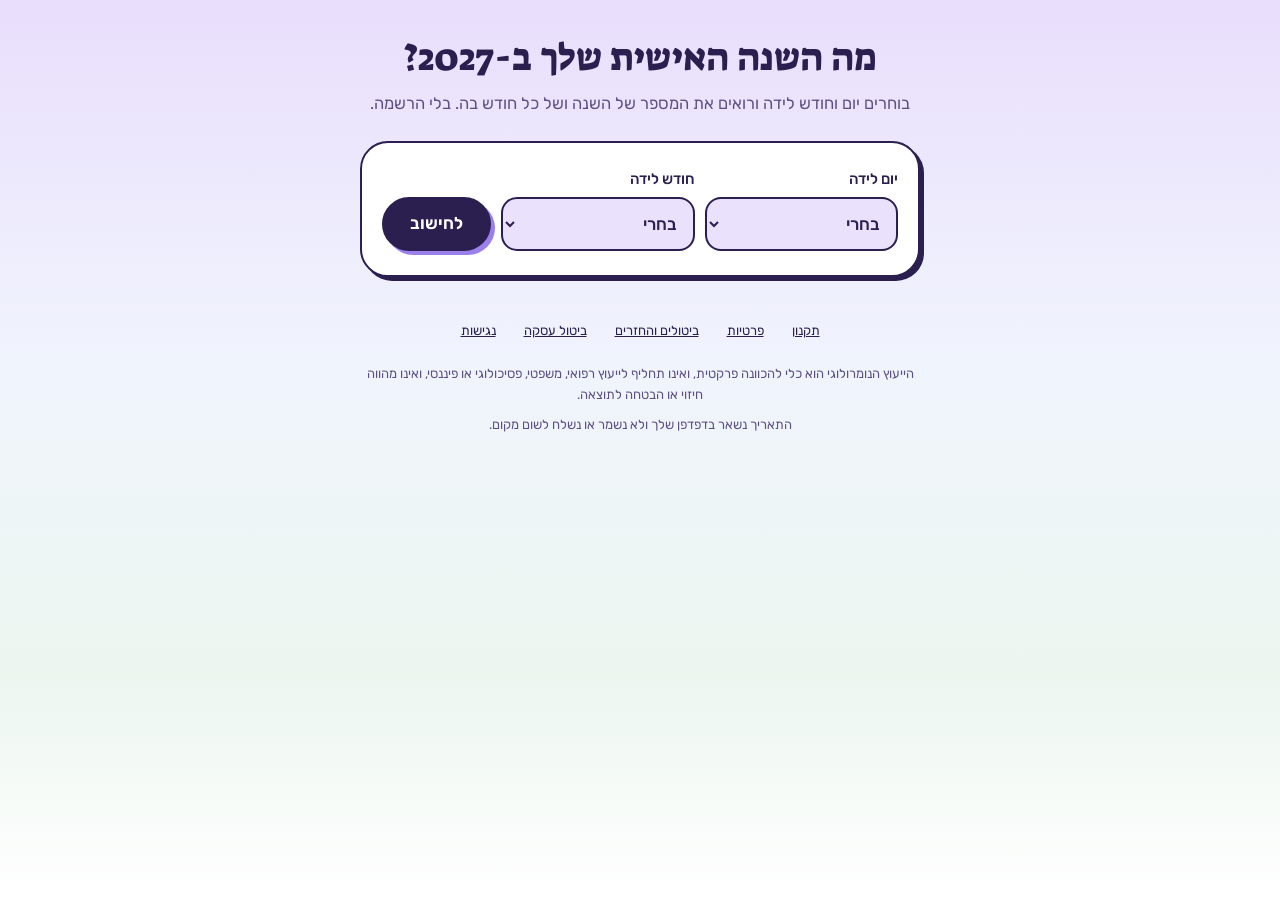
==== 2027.html @ e0dee99e "Add 2027 personal year calculator Co-Authored-By: Claude Opus 5.5 <noreply@anthropic.com>" ====
<!doctype html>
<html lang="he" dir="rtl">
<head>
<meta charset="utf-8">
<meta name="viewport" content="width=device-width, initial-scale=1, viewport-fit=cover">
<title>השנה האישית שלך ב-2027 | קרן וולף</title>
<meta name="description" content="מחשבון חינם: מה השנה האישית שלך ב-2027, ומה המספר של כל חודש. בלי הרשמה.">
<meta name="theme-color" content="#e9defc">
<link rel="preconnect" href="https://fonts.googleapis.com">
<link rel="preconnect" href="https://fonts.gstatic.com" crossorigin>
<link href="https://fonts.googleapis.com/css2?family=Suez+One&family=Rubik:wght@400;500;600;700&display=swap" rel="stylesheet">
<style>
:root{--ink:#2a1f4f;--ink-soft:#5d5183;--lilac:#cdbcf7;--lilac-l:#eae1fd;--lilac-d:#9b80ec;--mint:#cfe5d5;--mint-l:#ecf6ef;--bg-top:#e9defc;--bg-mid:#f0f4fd;--stroke:2.5px solid var(--ink);--pop:4px 4px 0 var(--ink);--display:"Suez One","Rubik",serif;--body:"Rubik",system-ui,Arial,sans-serif}
*{box-sizing:border-box}
body{margin:0;font:400 16.5px/1.65 var(--body);color:var(--ink);background:linear-gradient(180deg,var(--bg-top) 0%,var(--bg-mid) 40%,var(--mint-l) 75%,#fff 100%);min-height:100vh}
h1,h2{font-family:var(--display);font-weight:400;line-height:1.15;margin:0}
p{margin:0}
:focus-visible{outline:3px solid var(--ink);outline-offset:3px;border-radius:10px}
.page{width:min(560px,100% - 32px);margin:0 auto;padding:36px 0 56px}
header{text-align:center;margin-bottom:24px}
h1{font-size:38px}
.lead{color:var(--ink-soft);margin-top:10px}
.card{background:#fff;border:var(--stroke);border-radius:28px;box-shadow:var(--pop);padding:24px 20px;margin-top:22px}
.row{display:flex;gap:10px;flex-wrap:wrap;align-items:flex-end}
.f{flex:1 1 110px;display:flex;flex-direction:column;gap:5px;font-weight:500;font-size:15px}
select{width:100%;min-height:54px;padding:0 12px;border:var(--stroke);border-radius:16px;background:var(--lilac-l);font:500 17px var(--body);color:var(--ink)}
.btn{display:inline-flex;align-items:center;justify-content:center;min-height:54px;padding:0 26px;border-radius:999px;border:var(--stroke);background:var(--ink);color:#fff;font:600 17px/1 var(--body);cursor:pointer;text-decoration:none;box-shadow:4px 4px 0 var(--lilac-d)}
.btn.wide{width:100%;margin-top:18px}
.bubble{width:112px;height:112px;margin:0 auto 12px;border-radius:50%;background:var(--mint);border:var(--stroke);box-shadow:var(--pop);display:grid;place-items:center;font-family:var(--display);font-size:60px;line-height:1}
#res{text-align:center}
#res h2{font-size:27px}
#res .txt{margin-top:8px}
.months{display:grid;grid-template-columns:repeat(3,1fr);gap:10px;margin:0;padding:0;list-style:none}
.months li{background:var(--lilac-l);border:2px solid var(--ink);border-radius:16px;padding:8px 6px;text-align:center;font-size:14px;line-height:1.3}
.months b{display:block;font-family:var(--display);font-weight:400;font-size:24px}
.months small{display:block;font-size:12.5px;color:var(--ink-soft)}
.err{flex-basis:100%;margin:0;color:#c0392b;font-weight:600;font-size:14.5px}
.err:empty{display:none}
.h{font-family:var(--display);font-size:23px;text-align:center;margin-bottom:14px}
.note{font-size:14px;color:var(--ink-soft);margin-top:14px;text-align:center}
footer{margin-top:32px;text-align:center;font-size:13px;color:var(--ink-soft)}
footer nav{display:flex;flex-wrap:wrap;justify-content:center;gap:2px 8px;margin-bottom:10px}
footer a{display:inline-flex;align-items:center;min-height:44px;padding:0 10px;color:var(--ink)}
[hidden]{display:none!important}
@media (max-width:460px){h1{font-size:32px}}
</style>
</head>
<body>
<main class="page">
  <header>
    <h1>מה השנה האישית שלך ב-2027?</h1>
    <p class="lead">בוחרים יום וחודש לידה ורואים את המספר של השנה ושל כל חודש בה. בלי הרשמה.</p>
  </header>

  <form class="card row" id="calc">
    <div class="f"><label for="day">יום לידה</label><select id="day" required></select></div>
    <div class="f"><label for="month">חודש לידה</label><select id="month" required></select></div>
    <button class="btn" type="submit">לחישוב</button>
    <p class="err" id="err" role="alert"></p>
  </form>

  <div id="out" hidden aria-live="polite">
    <section class="card" id="res">
      <div class="bubble" id="num"></div>
      <h2 id="title"></h2>
      <p class="txt" id="text"></p>
    </section>
    <section class="card">
      <p class="h">החודשים שלך ב-2027</p>
      <ul class="months" id="months"></ul>
      <p class="note">המספרים הם טעימה כללית. הקריאה האישית מתייחסת גם לשם, להקשר ולשאלה שלך.</p>
      <a class="btn wide" href="index.html#services">למיקוד שנתי אישי ל-2027</a>
    </section>
  </div>

  <footer>
    <nav id="legal" aria-label="מסמכים נוספים"></nav>
    <p id="dis"></p>
    <p style="margin-top:8px">התאריך נשאר בדפדפן שלך ולא נשמר או נשלח לשום מקום.</p>
  </footer>
</main>

<script src="settings.js"></script>
<script>
/* טיוטה לעריכה של קרן: הטקסטים של השנים ומילות החודשים */
const YEARS = {
  1:["שנה של התחלה","זמן טוב לפתוח משהו חדש ולקחת החלטה שדחית. מה שמתחיל עכשיו נותן כיוון לשנים הבאות."],
  2:["שנה של שיתוף","פחות דחיפה קדימה, יותר קשרים, סבלנות והקשבה. דברים מתקדמים דרך אנשים ודורשים זמן."],
  3:["שנה של ביטוי","זמן להראות את מה שיש לך: לדבר, ליצור, לצאת החוצה. קל להתפזר, אז כדאי לבחור מעט דברים."],
  4:["שנה של בנייה","עבודה, סדר, תקציב ושגרה. פחות נוצץ, אבל זו השנה שעליה נשען מה שתבני אחר כך."],
  5:["שנה של שינוי","תנועה, הזדמנויות לא מתוכננות ורצון לצאת מהמוכר. כדאי להשאיר מקום לגמישות ולא לנעול הכול מראש."],
  6:["שנה של אחריות","הבית, המשפחה, הקשרים הקרובים והמחויבויות עולים למרכז. זמן טוב לסדר מה שדורש טיפול."],
  7:["שנה של התבוננות","פחות רעש, יותר למידה וזמן עם עצמך. שנה להבין לפני שפועלים, ולא למהר להחלטות גדולות."],
  8:["שנה של תוצאות","עבודה, כסף, סמכות והחלטות מעשיות. זמן לבקש את מה שמגיע לך ולסגור דברים שנבנו."],
  9:["שנה של סיום","זמן לסגור מעגלים ולפנות מקום. מה שכבר לא מתאים נושר, כדי שתהיה התחלה חדשה בשנה הבאה."]
};
const WORDS = {1:"התחלה",2:"שיתוף",3:"ביטוי",4:"בנייה",5:"שינוי",6:"אחריות",7:"התבוננות",8:"תוצאות",9:"סיום"};
const MONTHS = ["ינואר","פברואר","מרץ","אפריל","מאי","יוני","יולי","אוגוסט","ספטמבר","אוקטובר","נובמבר","דצמבר"];
const YEAR = 2027;

/* פיקסל של Meta: כמו בעמוד הראשי, נטען רק אם מוגדר ב-settings.js. התאריך לא נשלח אליו */
if (CONFIG.metaPixelId){
  !function(f,b,e,v,n,t,s){if(f.fbq)return;n=f.fbq=function(){n.callMethod?n.callMethod.apply(n,arguments):n.queue.push(arguments)};if(!f._fbq)f._fbq=n;n.push=n;n.loaded=!0;n.version="2.0";n.queue=[];t=b.createElement(e);t.async=!0;t.src=v;s=b.getElementsByTagName(e)[0];s.parentNode.insertBefore(t,s)}(window,document,"script","https://connect.facebook.net/en_US/fbevents.js");
  fbq("init",CONFIG.metaPixelId);
  fbq("track","PageView");
}

const $ = s => document.querySelector(s);
const one = n => { while(n>9) n=String(n).split("").reduce((a,d)=>a+ +d,0); return n; };
/* השיטה של קרן: השנה מתחלפת ביום ההולדת, ולילידי יולי-דצמבר מתווסף 1 */
const personalYearAt = (d,m,year,calMonth,calDay) => {
  const lastBirthdayYear = calMonth>m||(calMonth===m&&calDay>=d) ? year : year-1;
  return one(one(d)+one(m)+one(lastBirthdayYear)+(m>=7?1:0));
};
const personalMonth = (py,m) => one(py+m);
const DAYS_IN_MONTH = [31,29,31,30,31,30,31,31,30,31,30,31];

$("#day").innerHTML = '<option value="">בחרי</option>'+Array.from({length:31},(_,i)=>`<option>${i+1}</option>`).join("");
$("#month").innerHTML = '<option value="">בחרי</option>'+MONTHS.map((t,i)=>`<option value="${i+1}">${t}</option>`).join("");
$("#legal").innerHTML = Object.values(LEGAL).map(l=>`<a href="${l.href}">${l.label}</a>`).join("");
$("#dis").textContent = TEXT.disclaimer;

$("#calc").addEventListener("submit",e=>{
  e.preventDefault();
  const d = +$("#day").value, m = +$("#month").value;
  $("#err").textContent = d>DAYS_IN_MONTH[m-1] ? "התאריך הזה לא קיים. כדאי לבדוק את היום והחודש." : "";
  if($("#err").textContent){ $("#out").hidden=true; return; }
  const py = personalYearAt(d,m,YEAR,12,31), [t,txt] = YEARS[py];
  $("#num").textContent = py;
  $("#title").textContent = `שנה אישית ${py}: ${t}`;
  $("#text").textContent = `${txt} השנה הזו מתחילה ביום ההולדת שלך ב-${YEAR}.`;
  $("#months").innerHTML = MONTHS.map((n,i)=>{
    const pm = personalMonth(personalYearAt(d,m,YEAR,i+1,1),i+1);
    const shift = i+1===m&&d>1 ? `<small>מתחלף ב-${d} בחודש</small>` : "";
    return `<li>${n}<b>${pm}</b>${WORDS[pm]}${shift}</li>`;
  }).join("");
  $("#out").hidden = false;
  $("#res").scrollIntoView({behavior:"smooth",block:"start"});
  if(window.fbq) fbq("track","ViewContent",{content_name:"מחשבון 2027"});
});
</script>
</body>
</html>
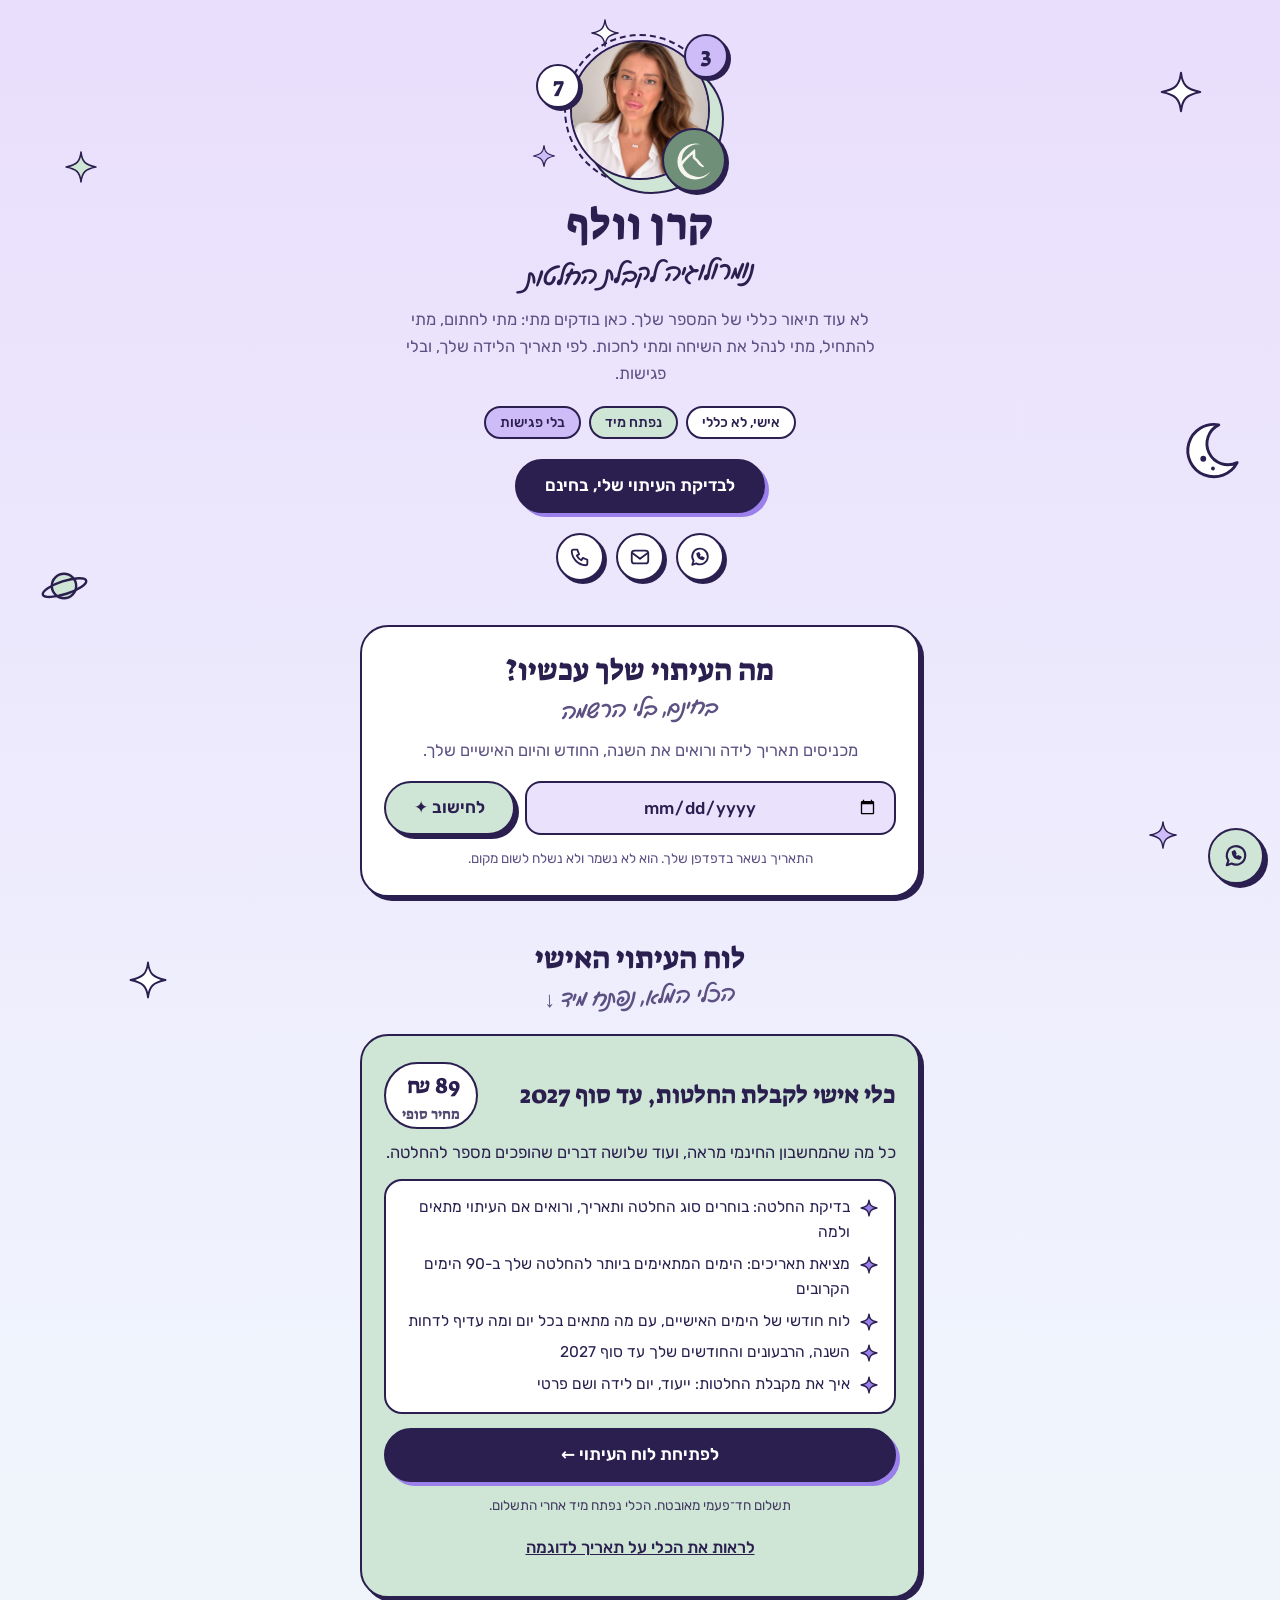
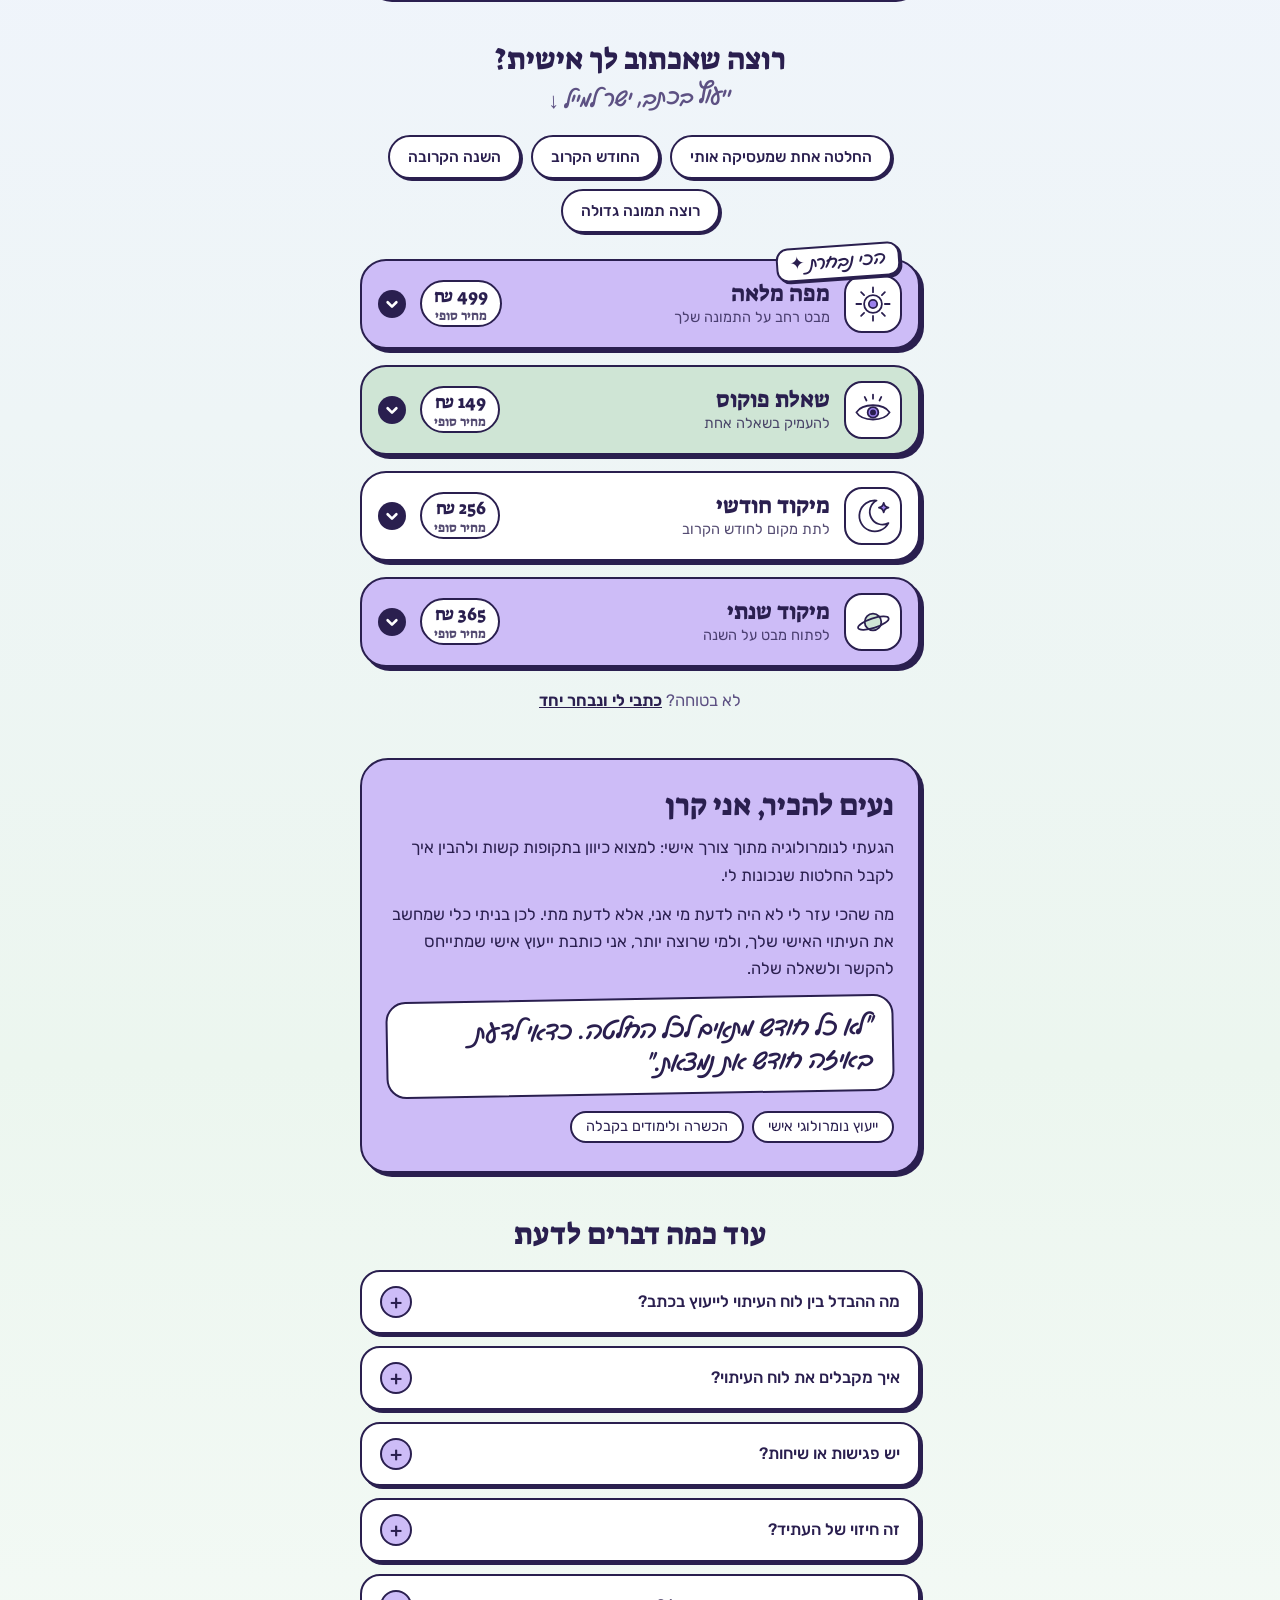
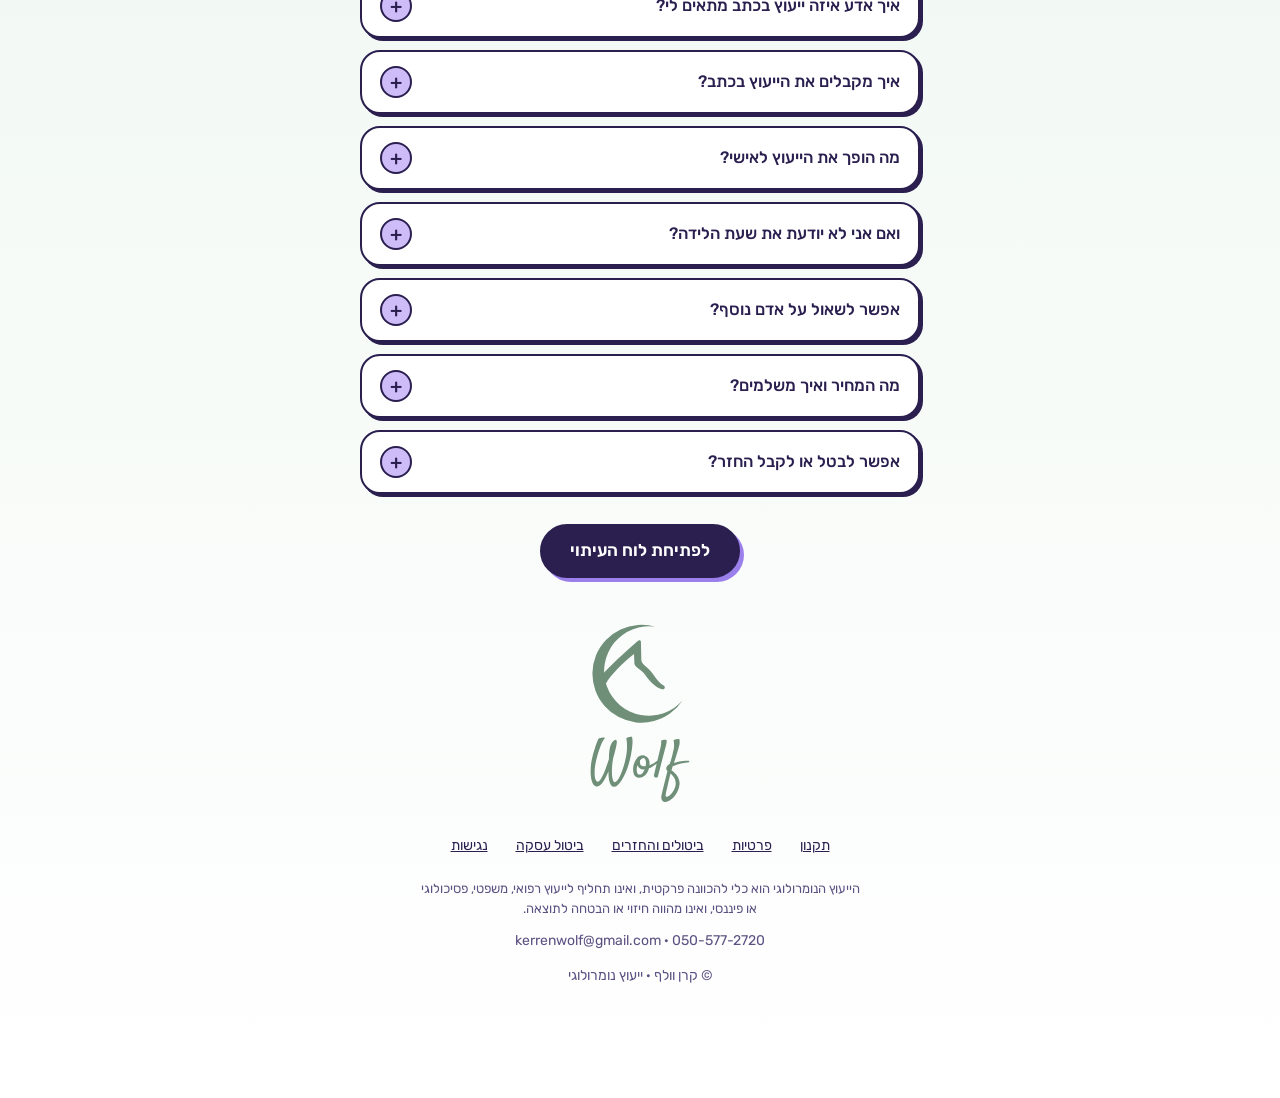
==== commit dcef5ce1: "Unify landing page and add the personal timing tool - index.html: one landing page with a free timin" ====
--- a/2027.html
+++ b/2027.html
@@ -2,142 +2,15 @@
 <html lang="he" dir="rtl">
 <head>
 <meta charset="utf-8">
-<meta name="viewport" content="width=device-width, initial-scale=1, viewport-fit=cover">
-<title>השנה האישית שלך ב-2027 | קרן וולף</title>
-<meta name="description" content="מחשבון חינם: מה השנה האישית שלך ב-2027, ומה המספר של כל חודש. בלי הרשמה.">
-<meta name="theme-color" content="#e9defc">
-<link rel="preconnect" href="https://fonts.googleapis.com">
-<link rel="preconnect" href="https://fonts.gstatic.com" crossorigin>
-<link href="https://fonts.googleapis.com/css2?family=Suez+One&family=Rubik:wght@400;500;600;700&display=swap" rel="stylesheet">
-<style>
-:root{--ink:#2a1f4f;--ink-soft:#5d5183;--lilac:#cdbcf7;--lilac-l:#eae1fd;--lilac-d:#9b80ec;--mint:#cfe5d5;--mint-l:#ecf6ef;--bg-top:#e9defc;--bg-mid:#f0f4fd;--stroke:2.5px solid var(--ink);--pop:4px 4px 0 var(--ink);--display:"Suez One","Rubik",serif;--body:"Rubik",system-ui,Arial,sans-serif}
-*{box-sizing:border-box}
-body{margin:0;font:400 16.5px/1.65 var(--body);color:var(--ink);background:linear-gradient(180deg,var(--bg-top) 0%,var(--bg-mid) 40%,var(--mint-l) 75%,#fff 100%);min-height:100vh}
-h1,h2{font-family:var(--display);font-weight:400;line-height:1.15;margin:0}
-p{margin:0}
-:focus-visible{outline:3px solid var(--ink);outline-offset:3px;border-radius:10px}
-.page{width:min(560px,100% - 32px);margin:0 auto;padding:36px 0 56px}
-header{text-align:center;margin-bottom:24px}
-h1{font-size:38px}
-.lead{color:var(--ink-soft);margin-top:10px}
-.card{background:#fff;border:var(--stroke);border-radius:28px;box-shadow:var(--pop);padding:24px 20px;margin-top:22px}
-.row{display:flex;gap:10px;flex-wrap:wrap;align-items:flex-end}
-.f{flex:1 1 110px;display:flex;flex-direction:column;gap:5px;font-weight:500;font-size:15px}
-select{width:100%;min-height:54px;padding:0 12px;border:var(--stroke);border-radius:16px;background:var(--lilac-l);font:500 17px var(--body);color:var(--ink)}
-.btn{display:inline-flex;align-items:center;justify-content:center;min-height:54px;padding:0 26px;border-radius:999px;border:var(--stroke);background:var(--ink);color:#fff;font:600 17px/1 var(--body);cursor:pointer;text-decoration:none;box-shadow:4px 4px 0 var(--lilac-d)}
-.btn.wide{width:100%;margin-top:18px}
-.bubble{width:112px;height:112px;margin:0 auto 12px;border-radius:50%;background:var(--mint);border:var(--stroke);box-shadow:var(--pop);display:grid;place-items:center;font-family:var(--display);font-size:60px;line-height:1}
-#res{text-align:center}
-#res h2{font-size:27px}
-#res .txt{margin-top:8px}
-.months{display:grid;grid-template-columns:repeat(3,1fr);gap:10px;margin:0;padding:0;list-style:none}
-.months li{background:var(--lilac-l);border:2px solid var(--ink);border-radius:16px;padding:8px 6px;text-align:center;font-size:14px;line-height:1.3}
-.months b{display:block;font-family:var(--display);font-weight:400;font-size:24px}
-.months small{display:block;font-size:12.5px;color:var(--ink-soft)}
-.err{flex-basis:100%;margin:0;color:#c0392b;font-weight:600;font-size:14.5px}
-.err:empty{display:none}
-.h{font-family:var(--display);font-size:23px;text-align:center;margin-bottom:14px}
-.note{font-size:14px;color:var(--ink-soft);margin-top:14px;text-align:center}
-footer{margin-top:32px;text-align:center;font-size:13px;color:var(--ink-soft)}
-footer nav{display:flex;flex-wrap:wrap;justify-content:center;gap:2px 8px;margin-bottom:10px}
-footer a{display:inline-flex;align-items:center;min-height:44px;padding:0 10px;color:var(--ink)}
-[hidden]{display:none!important}
-@media (max-width:460px){h1{font-size:32px}}
-</style>
+<meta name="viewport" content="width=device-width, initial-scale=1">
+<title>מחשבון העיתוי האישי | קרן וולף</title>
+<meta name="robots" content="noindex">
+<!-- המחשבון עבר לעמוד הראשי. העמוד הזה נשאר רק כדי שקישורים ישנים ימשיכו לעבוד -->
+<meta http-equiv="refresh" content="0; url=index.html#calc">
+<link rel="canonical" href="index.html">
+<script>location.replace("index.html" + location.search + "#calc");</script>
 </head>
 <body>
-<main class="page">
-  <header>
-    <h1>מה השנה האישית שלך ב-2027?</h1>
-    <p class="lead">בוחרים יום וחודש לידה ורואים את המספר של השנה ושל כל חודש בה. בלי הרשמה.</p>
-  </header>
-
-  <form class="card row" id="calc">
-    <div class="f"><label for="day">יום לידה</label><select id="day" required></select></div>
-    <div class="f"><label for="month">חודש לידה</label><select id="month" required></select></div>
-    <button class="btn" type="submit">לחישוב</button>
-    <p class="err" id="err" role="alert"></p>
-  </form>
-
-  <div id="out" hidden aria-live="polite">
-    <section class="card" id="res">
-      <div class="bubble" id="num"></div>
-      <h2 id="title"></h2>
-      <p class="txt" id="text"></p>
-    </section>
-    <section class="card">
-      <p class="h">החודשים שלך ב-2027</p>
-      <ul class="months" id="months"></ul>
-      <p class="note">המספרים הם טעימה כללית. הקריאה האישית מתייחסת גם לשם, להקשר ולשאלה שלך.</p>
-      <a class="btn wide" href="index.html#services">למיקוד שנתי אישי ל-2027</a>
-    </section>
-  </div>
-
-  <footer>
-    <nav id="legal" aria-label="מסמכים נוספים"></nav>
-    <p id="dis"></p>
-    <p style="margin-top:8px">התאריך נשאר בדפדפן שלך ולא נשמר או נשלח לשום מקום.</p>
-  </footer>
-</main>
-
-<script src="settings.js"></script>
-<script>
-/* טיוטה לעריכה של קרן: הטקסטים של השנים ומילות החודשים */
-const YEARS = {
-  1:["שנה של התחלה","זמן טוב לפתוח משהו חדש ולקחת החלטה שדחית. מה שמתחיל עכשיו נותן כיוון לשנים הבאות."],
-  2:["שנה של שיתוף","פחות דחיפה קדימה, יותר קשרים, סבלנות והקשבה. דברים מתקדמים דרך אנשים ודורשים זמן."],
-  3:["שנה של ביטוי","זמן להראות את מה שיש לך: לדבר, ליצור, לצאת החוצה. קל להתפזר, אז כדאי לבחור מעט דברים."],
-  4:["שנה של בנייה","עבודה, סדר, תקציב ושגרה. פחות נוצץ, אבל זו השנה שעליה נשען מה שתבני אחר כך."],
-  5:["שנה של שינוי","תנועה, הזדמנויות לא מתוכננות ורצון לצאת מהמוכר. כדאי להשאיר מקום לגמישות ולא לנעול הכול מראש."],
-  6:["שנה של אחריות","הבית, המשפחה, הקשרים הקרובים והמחויבויות עולים למרכז. זמן טוב לסדר מה שדורש טיפול."],
-  7:["שנה של התבוננות","פחות רעש, יותר למידה וזמן עם עצמך. שנה להבין לפני שפועלים, ולא למהר להחלטות גדולות."],
-  8:["שנה של תוצאות","עבודה, כסף, סמכות והחלטות מעשיות. זמן לבקש את מה שמגיע לך ולסגור דברים שנבנו."],
-  9:["שנה של סיום","זמן לסגור מעגלים ולפנות מקום. מה שכבר לא מתאים נושר, כדי שתהיה התחלה חדשה בשנה הבאה."]
-};
-const WORDS = {1:"התחלה",2:"שיתוף",3:"ביטוי",4:"בנייה",5:"שינוי",6:"אחריות",7:"התבוננות",8:"תוצאות",9:"סיום"};
-const MONTHS = ["ינואר","פברואר","מרץ","אפריל","מאי","יוני","יולי","אוגוסט","ספטמבר","אוקטובר","נובמבר","דצמבר"];
-const YEAR = 2027;
-
-/* פיקסל של Meta: כמו בעמוד הראשי, נטען רק אם מוגדר ב-settings.js. התאריך לא נשלח אליו */
-if (CONFIG.metaPixelId){
-  !function(f,b,e,v,n,t,s){if(f.fbq)return;n=f.fbq=function(){n.callMethod?n.callMethod.apply(n,arguments):n.queue.push(arguments)};if(!f._fbq)f._fbq=n;n.push=n;n.loaded=!0;n.version="2.0";n.queue=[];t=b.createElement(e);t.async=!0;t.src=v;s=b.getElementsByTagName(e)[0];s.parentNode.insertBefore(t,s)}(window,document,"script","https://connect.facebook.net/en_US/fbevents.js");
-  fbq("init",CONFIG.metaPixelId);
-  fbq("track","PageView");
-}
-
-const $ = s => document.querySelector(s);
-const one = n => { while(n>9) n=String(n).split("").reduce((a,d)=>a+ +d,0); return n; };
-/* השיטה של קרן: השנה מתחלפת ביום ההולדת, ולילידי יולי-דצמבר מתווסף 1 */
-const personalYearAt = (d,m,year,calMonth,calDay) => {
-  const lastBirthdayYear = calMonth>m||(calMonth===m&&calDay>=d) ? year : year-1;
-  return one(one(d)+one(m)+one(lastBirthdayYear)+(m>=7?1:0));
-};
-const personalMonth = (py,m) => one(py+m);
-const DAYS_IN_MONTH = [31,29,31,30,31,30,31,31,30,31,30,31];
-
-$("#day").innerHTML = '<option value="">בחרי</option>'+Array.from({length:31},(_,i)=>`<option>${i+1}</option>`).join("");
-$("#month").innerHTML = '<option value="">בחרי</option>'+MONTHS.map((t,i)=>`<option value="${i+1}">${t}</option>`).join("");
-$("#legal").innerHTML = Object.values(LEGAL).map(l=>`<a href="${l.href}">${l.label}</a>`).join("");
-$("#dis").textContent = TEXT.disclaimer;
-
-$("#calc").addEventListener("submit",e=>{
-  e.preventDefault();
-  const d = +$("#day").value, m = +$("#month").value;
-  $("#err").textContent = d>DAYS_IN_MONTH[m-1] ? "התאריך הזה לא קיים. כדאי לבדוק את היום והחודש." : "";
-  if($("#err").textContent){ $("#out").hidden=true; return; }
-  const py = personalYearAt(d,m,YEAR,12,31), [t,txt] = YEARS[py];
-  $("#num").textContent = py;
-  $("#title").textContent = `שנה אישית ${py}: ${t}`;
-  $("#text").textContent = `${txt} השנה הזו מתחילה ביום ההולדת שלך ב-${YEAR}.`;
-  $("#months").innerHTML = MONTHS.map((n,i)=>{
-    const pm = personalMonth(personalYearAt(d,m,YEAR,i+1,1),i+1);
-    const shift = i+1===m&&d>1 ? `<small>מתחלף ב-${d} בחודש</small>` : "";
-    return `<li>${n}<b>${pm}</b>${WORDS[pm]}${shift}</li>`;
-  }).join("");
-  $("#out").hidden = false;
-  $("#res").scrollIntoView({behavior:"smooth",block:"start"});
-  if(window.fbq) fbq("track","ViewContent",{content_name:"מחשבון 2027"});
-});
-</script>
+<p style="font-family:system-ui,Arial,sans-serif;text-align:center;margin-top:40px">המחשבון עבר לעמוד הראשי. <a href="index.html#calc">למעבר למחשבון</a></p>
 </body>
 </html>
